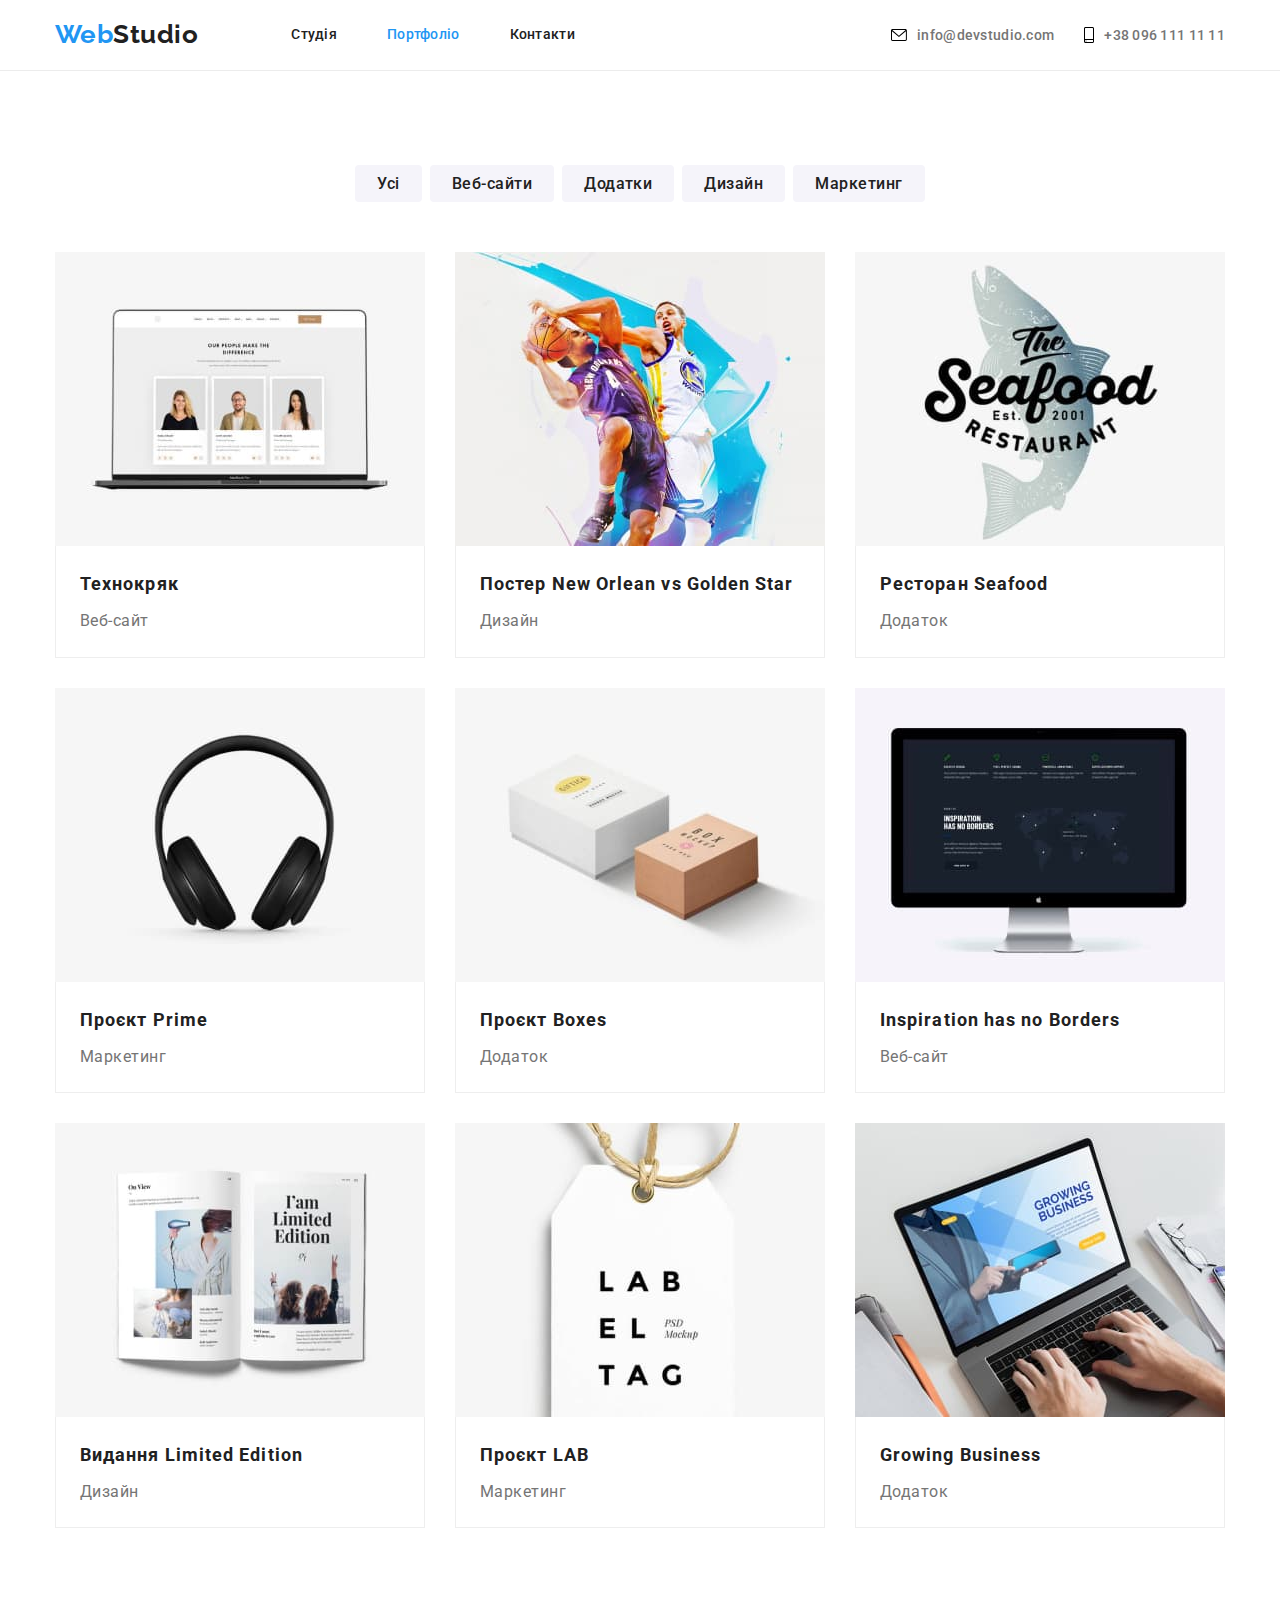
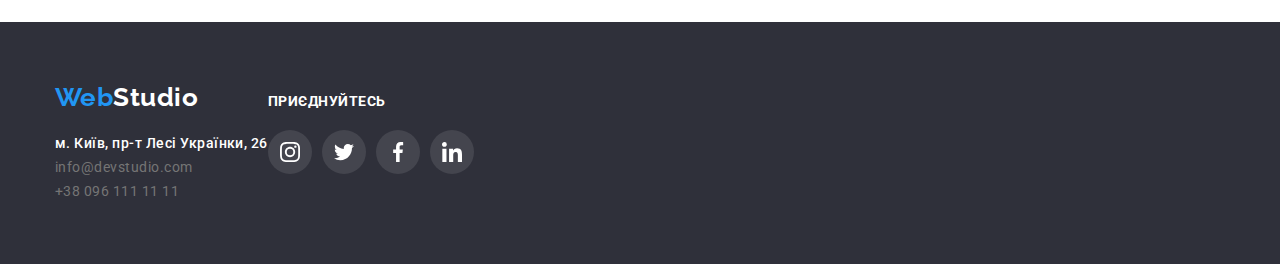
==== portfolio.html @ d6e3a71c "done" ====
<!DOCTYPE html>
<html lang="uk">
  <head>
    <meta charset="UTF-8" />
    <meta http-equiv="X-UA-Compatible" content="IE=edge" />
    <meta name="viewport" content="width=device-width, initial-scale=1.0" />
    <link
      rel="stylesheet"
      href="https://cdnjs.cloudflare.com/ajax/libs/modern-normalize/1.0.0/modern-normalize.min.css"
    />

    <link rel="stylesheet" href="./css/styles.css" />
    <link rel="preconnect" href="https://fonts.googleapis.com" />
    <link rel="preconnect" href="https://fonts.gstatic.com" crossorigin />
    <link
      href="https://fonts.googleapis.com/css2?family=Raleway:wght@700&family=Roboto:wght@400;500;700;900&display=swap"
      rel="stylesheet"
    />
    <title>Document</title>
  </head>
  <body>
    <header class="header">
      <div class="container">
        <nav class="header-nav">
          <a class="web-title" href="./index.html"
            >Web<span class="studio">Studio</span></a
          >
          <ul class="header-menu">
            <li class="link">
              <a class="link-header" href="./index.html">Студія</a>
            </li>
            <li class="link">
              <a class="link-header current" href="#">Портфоліо</a>
            </li>
            <li class="link">
              <a class="link-header" href="#">Контакти</a>
            </li>
          </ul>
        </nav>
        <ul class="header-menu2">
          <li class="link">
            <a class="link-header2" href="mailto:info@devstudio.com"
              >info@devstudio.com
              <svg class="link-header2-icon" width="16" height="12">
                <use href="./images/icons.svg#icon-envelope"></use></svg
            ></a>
          </li>
          <li class="link">
            <a class="link-header2" href="tel:+380961111111"
              >+38 096 111 11 11
              <svg class="link-header2-icon-tel" width="10" height="16">
                <use href="./images/icons.svg#icon-smartphone"></use></svg
            ></a>
          </li>
        </ul>
      </div>
    </header>
    <main>
      <!-- головна секція -->
      <section class="hero-portfolio">
        <div class="container">
          <h1 class="visually-hidden">Портфоліо</h1>
          <ul class="ul-button">
            <li>
              <button type="button" class="button-portfolio">Усі</button>
            </li>
            <li>
              <button type="button" class="button-portfolio">Веб-сайти</button>
            </li>
            <li>
              <button type="button" class="button-portfolio">Додатки</button>
            </li>
            <li>
              <button type="button" class="button-portfolio">Дизайн</button>
            </li>
            <li>
              <button type="button" class="button-portfolio">Маркетинг</button>
            </li>
          </ul>
          <ul class="card-set">
            <li class="item">
              <a class="card" href="#">
                <img
                  src="./images/portfolio/texnocraсk.jpg"
                  alt="сайт відкритий на ноутбуці"
                  width="370"
                />

                <div class="card-content">
                  <h2 class="card-heading">Технокряк</h2>
                  <p class="card-text">Веб-сайт</p>
                </div>
              </a>
            </li>

            <li class="item">
              <a class="card" href="#">
                <img
                  src="./images/portfolio/poster-new-orlean-vs-golden-star.jpg"
                  alt="два чоловіка грають у баскетбол"
                  width="370"
                />
                <div class="card-content">
                  <h2 class="card-heading">Постер New Orlean vs Golden Star</h2>
                  <p class="card-text">Дизайн</p>
                </div>
              </a>
            </li>

            <li class="item">
              <a class="card" href="#">
                <img
                  src="./images/portfolio/seafood.jpg"
                  alt="фото риби та назва ресторану"
                  width="370"
                />
                <div class="card-content">
                  <h2 class="card-heading">Ресторан Seafood</h2>
                  <p class="card-text">Додаток</p>
                </div>
              </a>
            </li>

            <li class="item">
              <a class="card" href="#">
                <img
                  src="./images/portfolio/project-prime.jpg"
                  alt="фото навушників"
                  width="370"
                />
                <div class="card-content">
                  <h2 class="card-heading">Проєкт Prime</h2>
                  <p class="card-text">Маркетинг</p>
                </div>
              </a>
            </li>

            <li class="item">
              <a class="card" href="#">
                <img
                  src="./images/portfolio/project-boxes.jpg"
                  alt="фото з двома боксами"
                  width="370"
                />
                <div class="card-content">
                  <h2 class="card-heading">Проєкт Boxes</h2>
                  <p class="card-text">Додаток</p>
                </div>
              </a>
            </li>

            <li class="item">
              <a class="card" href="#">
                <img
                  src="./images/portfolio/inspiration-has-no-borders.jpg"
                  alt="фото веб-сайту на моніторі"
                  width="370"
                />
                <div class="card-content">
                  <h2 class="card-heading">Inspiration has no Borders</h2>
                  <p class="card-text">Веб-сайт</p>
                </div>
              </a>
            </li>

            <li class="item">
              <a class="card" href="#">
                <img
                  src="./images/portfolio/book-limited-edition.jpg"
                  alt="фото видання"
                  width="370"
                />
                <div class="card-content">
                  <h2 class="card-heading">Видання Limited Edition</h2>
                  <p class="card-text">Дизайн</p>
                </div>
              </a>
            </li>

            <li class="item">
              <a class="card" href="#">
                <img
                  src="./images/portfolio/project-lab.jpg"
                  alt="фото ярлику з надписом"
                  width="370"
                />
                <div class="card-content">
                  <h2 class="card-heading">Проєкт LAB</h2>
                  <p class="card-text">Маркетинг</p>
                </div>
              </a>
            </li>

            <li class="item">
              <a class="card" href="#">
                <img
                  src="./images/portfolio/growing-business.jpg"
                  alt="фото додатку відкритого на ноутбуці"
                  width="370"
                />
                <div class="card-content">
                  <h2 class="card-heading">Growing Business</h2>
                  <p class="card-text">Додаток</p>
                </div>
              </a>
            </li>
          </ul>
        </div>
      </section>
    </main>

    <footer class="footer">
      <div class="container">
        <div>
          <a class="web-title-footer" href="./index.html"
            >Web<span class="studio2">Studio</span></a
          >
          <address>
            <ul>
              <li>
                <a
                  class="link-footer-map"
                  href="https://goo.gl/maps/G4VMoDMN7nGozyxC7"
                  target="_blank"
                  rel="noopener noreferrer nofollow"
                  >м. Київ, пр-т Лесі Українки, 26
                </a>
              </li>
              <li>
                <a class="link-footer" href="mailto:info@devstudio.com"
                  >info@devstudio.com</a
                >
              </li>
              <li>
                <a class="link-footer" href="tel:+380961111111"
                  >+38 096 111 11 11</a
                >
              </li>
            </ul>
          </address>
        </div>

        <div>
          <h3 class="section-social-list">приєднуйтесь</h3>
          <ul class="socials-list">
            <li>
              <a class="socials-link" href="#">
                <svg width="20" height="20">
                  <use href="./images/icons.svg#icon-instagram"></use>
                </svg>
              </a>
            </li>

            <li>
              <a class="socials-link" href="#">
                <svg width="20" height="20">
                  <use href="./images/icons.svg#icon-twitter"></use>
                </svg>
              </a>
            </li>

            <li>
              <a class="socials-link" href="#">
                <svg width="20" height="20">
                  <use href="./images/icons.svg#icon-facebook"></use>
                </svg>
              </a>
            </li>

            <li>
              <a class="socials-link" href="#">
                <svg width="20" height="20">
                  <use href="./images/icons.svg#icon-linkedin"></use>
                </svg>
              </a>
            </li>
          </ul>
        </div>
      </div>
    </footer>
  </body>
</html>
---- css/styles.css ----
:root {
--color-primary: #212121;
--color-secondary: #757575;
--color-background: #FFFFFF;
--color-link: #2196F3;
--color-background-icon: #AFB1B8;
--social-icon-background: rgba(255, 255, 255, 0.1);
--section-background: #2F303A;
}

.visually-hidden {
position: absolute;
white-space: nowrap;
width: 1px;
height: 1px;
overflow: hidden;
border: 0;
padding: 0;
clip: rect(0 0 0 0);
clip-path: inset(50%);
margin: -1px;
}

body {
color: var(--color-primary);
background-color: var(--color-background);
font-family: "Roboto", sans-serif;
letter-spacing: 0.03em;
font-weight: 400;
font-style: normal;
}

h1,
h2,
h3,
h4,
h5,
h6,
p {
margin: 0;
padding: 0;
}

img {
display: block;
max-width: 100%;
height: auto;
}

section {
padding-top: 94px;
padding-bottom: 94px;
background-color: #fff;
}

/* CONTAINER */
.container {
width: 1200px;
padding-left: 15px;
padding-right: 15px;
margin-left: auto;
margin-right: auto;
}

.header .container{
display: flex;
justify-content: space-between;
}
/* header */
.header {
display: flex;
border-bottom: 1px solid #ECECEC;
margin-left: auto;
margin-right: auto;
justify-content: space-between;
}

.header-nav {
flex-grow: 1;
display: flex;
align-items: center;
}

.header-container {
display: flex;
align-items: center;
}

.header-menu {
display: flex;
justify-content: space-between;
gap: 50px;
margin-left: 93px;
}

.header-menu2 {
display: flex;
justify-content: space-between;
align-items: center;
gap: 30px;
margin-left: auto;
}

ul {
list-style-type: none;
padding-left: 0px;
margin: 0px;
}

.header-menu .current {
color: var(--color-link);
}

.web-title {
font-size: 26px;
font-weight: 700;
font-style: normal;
font-family: "Raleway";
line-height: 1.15;
color: var(--color-link);
text-decoration: none;
padding: 20px 0px;
}

.studio {
color: var(--color-primary);
}

.link-header {
display: block;
color: var(--color-primary);
text-decoration: none;
letter-spacing: 0.02em;
line-height: 1.14;
font-weight: 500;
font-size: 14px;
padding: 25px 0;
}

.link-header:hover,
.link-header:focus{
color: var(--color-link);
}

.link-header2 {
display: flex;
flex-direction: row-reverse;
align-items: center;
color: #757575;
background-color: #FFFFFF;
font-size: 14px;
font-weight: 500;
font-style: normal;
letter-spacing: 0.02em;
padding: 25px 0px 25px 0px;
text-decoration: none;
gap: 10px;
}

.link-header2:hover,
.link-header2:focus,
.link-header2:active{
	color: var(--color-link);
}

.link-header2:hover,
.link-header2:focus,
.link-header2:active .link-header2-icon{
	fill: var(--color-link);
}
.link-header2:hover .link-header2-icon-tel {
	fill: var(--color-link);
}


/* Hero */

.hero {
max-width: 1600px;
background-color: #2F303A;
text-align: center;
padding-top: 200px;
padding-bottom: 200px;
margin-left: auto;
margin-right: auto;
background-image: 
linear-gradient(
	rgba(47, 48, 58, 0.4),
	rgba(47, 48, 58, 0.4)), 
	url("../images/img.jpg");
background-repeat: no-repeat;
background-position: center;
background-size: auto;
}

.hero-title {
font-size: 44px;
color: #FFFFFF;
line-height: 1.36;
text-transform: uppercase;
letter-spacing: 0.06em;
font-weight: 900;
margin-left: auto;
margin-right: auto;
margin-bottom: 30px;
}

.primary-button {
color: #FFFFFF;
background-color: var(--color-link);
font-size: 16px;
border: 0;
line-height: 1.9;
cursor: pointer;
padding: 10px 32px;
border-radius: 4px;
}

.primary-button:hover,
.primary-button:focus {
box-shadow: 0px 4px 4px rgba(0, 0, 0, 0.15);
border-radius: 4px;
}

/* advantages */
.advantages{
padding-top: 94px;
padding-bottom: 0px;
}

.advantages-list {
display: flex;
justify-content: space-between;
padding-left: auto;
padding-right: auto;
gap: 30px;
}

.advantages-list-img{
display: flex;
align-items: center;
justify-content: center;
width: 270px;
height: 120px;
fill: var(--color-primary);
background: #F5F4FA;
border-radius: 4px;
margin-bottom: 30px;
}

.section-advantages-description {
color: #757575;
background-color: var(--color-background);
font-size: 14px;
line-height: 1.7;
}

.section-advantages-title {
color: var(--color-primary);
background-color: var(--color-background);
font-size: 14px;
line-height: 1.14;
text-transform: uppercase;
margin-bottom: 10px;
}

.what-do-we-do {
color: var(--color-primary);
background-color: var(--color-background);
font-size: 36px;
line-height: 1.17;
letter-spacing: 0.03em;
font-weight: 700;
margin-left: auto;
margin-right: auto;
margin-bottom: 50px;
text-align: center;
}

.what-do-we-do-card {
display: flex;
gap: 30px;
margin: 0;
}

.regular-customers{
color: var(--color-primary);
background-color: var(--color-background);
font-size: 36px;
line-height: 1.17;
letter-spacing: 0.03em;
font-weight: 700;
margin-left: auto;
margin-right: auto;
margin-bottom: 50px;
text-align: center;
}

.regular-customers-icon:hover,
.regular-customers-icon:focus{
	fill:var(--color-link);
background-color: var(--color-background);
}

.regular-customers-card{
display: flex;
justify-content: space-between;
padding-left: auto;
padding-right: auto;
gap: 30px;
border: inherit;
}

.customers-cards {
display: flex;
justify-content: center;
align-items: center;
width: 170px;
height: 92px;
fill: #F5F4FA;
/* color: #F5F4FA; */
background-color:var(--color-background);
border-radius: 4px;
margin-bottom: 30px;
border: 1px solid #AFB1B8;
gap: 30px;
}

.customers-cards:hover,
.customers-cards:focus,
.customers-cards:active{
	border: 1px solid #2196F3;
}

.regular-customers-icon{
fill: var(--color-background-icon);
}

.customers-cards:hover .regular-customers-icon,
.customers-cards:focus .regular-customers-icon{
	fill: #2196F3;
}

.team {
background-color: #F5F4FA;
padding-top: 94px;
padding-bottom: 94px;
text-align: center;
justify-content: center;
margin-left: auto;
margin-right: auto;
}

.name {
background-color: var(--color-background);
box-shadow: 0px 1px 3px rgba(0, 0, 0, 0.12), 0px 1px 1px rgba(0, 0, 0, 0.14), 0px 2px 1px rgba(0, 0, 0, 0.2);
border-radius: 0px 0px 4px 4px;
}

.section-team {
color: var(--color-primary);
font-size: 36px;
line-height: 1.17;
letter-spacing: 0.03em;
font-weight: 700;
margin-left: auto;
margin-right: auto;
margin-bottom: 30px;
text-align: center;
}

.team-name {
color: var(--color-primary);
background-color: var(--color-background);
font-size: 16px;
font-weight: 500;
line-height: 1.13;
margin-bottom: 10px;
}

.card-name {
display: flex;
padding: 0px;
margin: 0px;
align-items: center;
justify-content: space-between;
flex-wrap: wrap;
}

.card-name-list{
padding-top: 30px;
padding-bottom: 30px;
padding-left: 0px;
gap: 30px;
}

.team-specialty {
color: #757575;
background-color: var(--color-background);
font-size: 16px;
line-height: 1.13;
}

.socials-list-team {
display: flex;
align-items: center;
gap: 10px;
justify-content: center;
padding-top: 16px;
}

.socials-link-team {
display: flex;
align-items: center;
justify-content: center;
width: 44px;
height: 44px;
fill: var(--color-background-icon);
background-color: var(--social-icon-background);
border-radius: 50%;
}

.socials-link-team:hover, 
.socials-link-team:focus {
background-color: var(--color-link);
}

.socials-icon{
	fill: var(--color-background-icon);
}

.socials-link-team:hover .socials-icon,
.socials-link-team:focus .socials-icon 
{fill: var(--color-background);}


.studio2 {
color: #FFFFFF;
}

/* FOOTER */
.footer {
border-top: 60px;
background-color: #2F303A;
margin-left: auto;
margin-right: auto;
padding-top: 60px;
padding-bottom: 60px;
}

.footer .container {
display: flex;
align-items: baseline;
}

.web-title-footer {
display: flex;
font-size: 26px;
font-weight: 700;
font-style: normal;
font-family: "Raleway",
sans-serif;
color: var(--color-link);
text-decoration: none;
line-height: 1.17;
margin-bottom: 20px;;
}

.link-footer-map {
color: #FFFFFF;
background-color: #2F303A;
font-size: 14px;
font-weight: 500;
font-style: normal;
text-decoration: none;
line-height: 1.7;
margin-bottom: 9px;
}

.li-footer{
margin-bottom: 9px;
}

.footer-href-map:hover,
.link-footer-map:focus,
.flink-footer-map:active {
color: var(--color-link);
}

.link-footer {
color: #757575;
font-size: 14px;
font-weight: 400;
font-style: normal;
text-decoration: none;
line-height: 1.7;
}

.link-footer:hover,
.link-footer:focus,{
color: var(--color-link);
}


/* Socials */
.section-social-list{
color: var(--color-background);
background-color: var(--section-background);
font-size: 14px;
line-height: 1.14;
text-transform: uppercase;
margin-bottom: 20px;
}

.socials-list-footer{
margin-left: 70px;
}
.socials-list{
display: flex;
align-items: center;
gap: 10px;
}

.socials-link{
display: flex;
align-items: center;
justify-content: center;
width: 44px;
height: 44px;
fill: var(--color-background);
background-color: var(--social-icon-background);
border-radius:50%;
}
.socials-link:hover,
.socials-link:focus{
background-color: var(--color-link);
fill: var(--color-background);
}

.button-portfolio {
color: var(--color-primary);
background-color: #F5F4FA;
font-weight: 500;
font-size: 16px;
border: 0;
line-height: 1.6;
letter-spacing: 0.03em;
font-family: inherit;
cursor: pointer;
border-radius: 4px;
padding: 6px 22px;
}

.button-portfolio:hover,
.button-portfolio:focus {
color: #FFFFFF;
background-color: var(--color-link);
box-shadow: 0px 3px 1px rgba(0, 0, 0, 0.1), 0px 1px 2px rgba(0, 0, 0, 0.08), 0px 2px 2px rgba(0, 0, 0, 0.12);
}

.hero-portfolio {
font-weight: 400;
font-size: 16px;
background-color: var(--color-background);
color: var(--color-secondary);
line-height: 1.88;
letter-spacing: 0.03em;
}

.portfolio-title {
font-size: 18px;
background-color: var(--color-background);
color: var(--color-primary);
font-weight: 700;
line-height: 2;
letter-spacing: 0.06em;
}

.ul-button{
display: flex;
justify-content: center;
/* align-items: center; */
margin-top: 0px;
margin-bottom: 50px;
gap: 8px;
margin-left: auto;
margin-right: auto;
}


/* CARD-SET */
.item {
/* width: 370px;
height: 404px; */
}

.portfolio-card{

}

.card{
display: block;
text-decoration: none;
}
.card:hover, 
.card:focus{
box-shadow: 0px 1px 1px rgba(0, 0, 0, 0.12), 0px 4px 4px rgba(0, 0, 0, 0.06), 1px 4px 6px rgba(0, 0, 0, 0.16);
}
.card-set {
padding: 0;
margin: 0;

list-style: none;
display: flex;
flex-wrap: wrap;
gap: 30px;
}

.card-heading {
font-size: 18px;
background-color: var(--color-background);
color: var(--color-primary);
font-weight: 700;
line-height: 2;
letter-spacing: 0.06em;
margin-bottom: 4px;
}

.card-text {
color: var(--color-secondary)
}

.card-content {
padding: 20px 24px;
border: 1px solid #EEEEEE;
border-top: 0px;
}
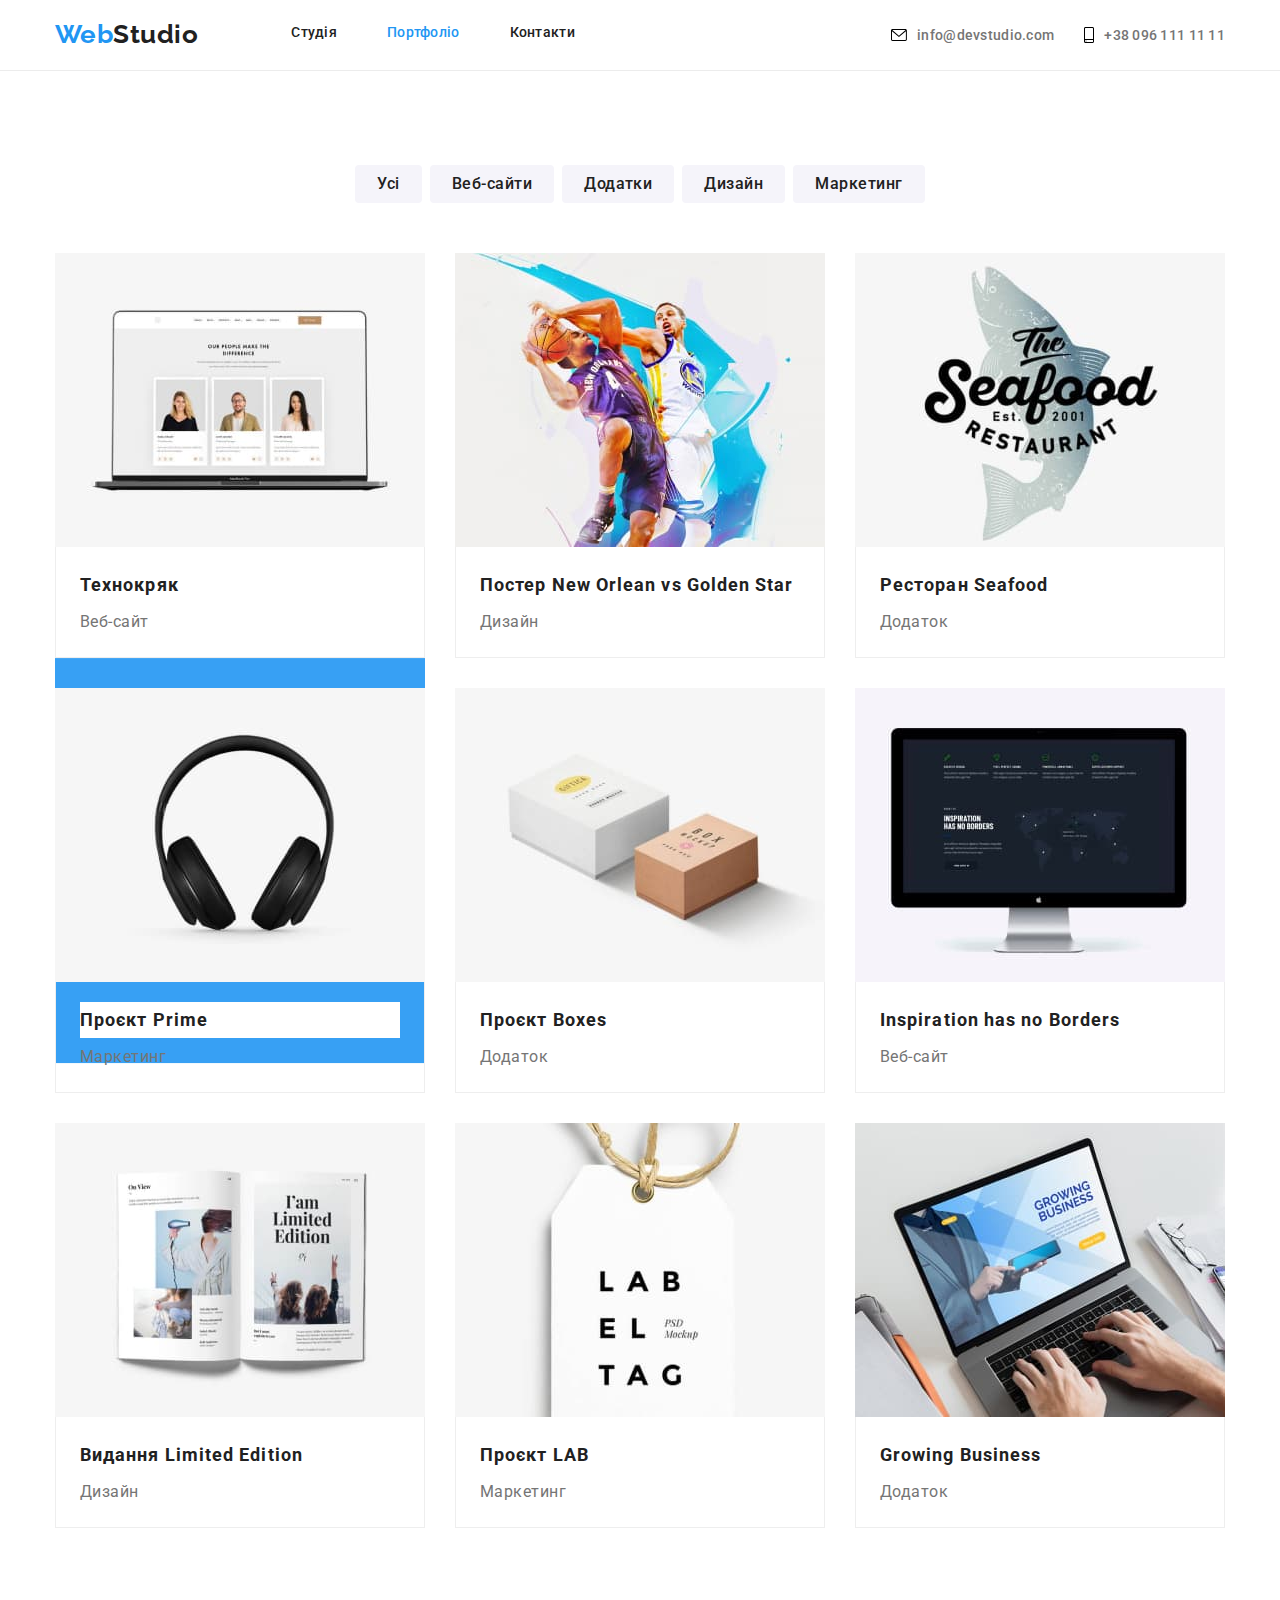
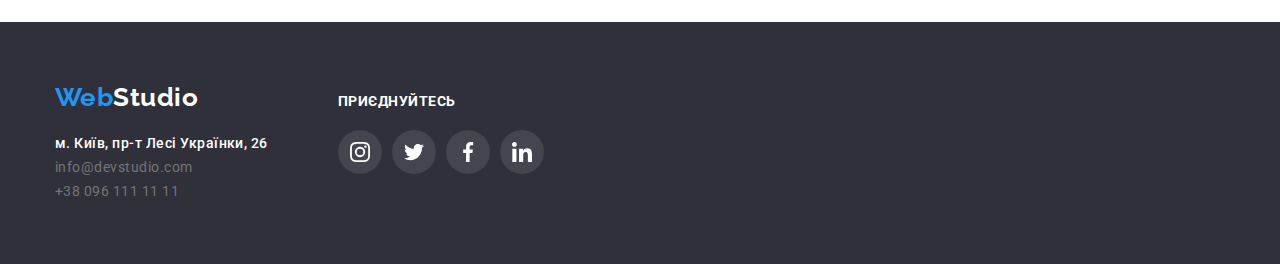
==== commit a1d75c24: "+" ====
--- a/portfolio.html
+++ b/portfolio.html
@@ -79,18 +79,28 @@
           </ul>
           <ul class="card-set">
             <li class="item">
-              <a class="card" href="#">
-                <img
-                  src="./images/portfolio/texnocraсk.jpg"
-                  alt="сайт відкритий на ноутбуці"
-                  width="370"
-                />
-
-                <div class="card-content">
-                  <h2 class="card-heading">Технокряк</h2>
-                  <p class="card-text">Веб-сайт</p>
-                </div>
-              </a>
+              <div>
+                <a class="card" href="#">
+                  <img
+                    src="./images/portfolio/texnocraсk.jpg"
+                    alt="сайт відкритий на ноутбуці"
+                    width="370"
+                  />
+
+                  <div class="card-content">
+                    <h2 class="card-heading">Технокряк</h2>
+                    <p class="card-text">Веб-сайт</p>
+                    <div class="card-description">
+                      <p>
+                        Ресурс пропонує комплексні пропозиції з різним рівнем
+                        функціоналу та сервісів. Все це дозволить відвідувачу
+                        отримати вичерпні відомості про компанію чи приватну
+                        особу.
+                      </p>
+                    </div>
+                  </div>
+                </a>
+              </div>
             </li>
 
             <li class="item">
@@ -240,7 +250,7 @@
           </address>
         </div>
 
-        <div>
+        <div class="socials-list-footer">
           <h3 class="section-social-list">приєднуйтесь</h3>
           <ul class="socials-list">
             <li>
--- a/css/styles.css
+++ b/css/styles.css
@@ -126,6 +126,8 @@
 color: var(--color-primary);
 }
 
+/* LINK */
+
 .link-header {
 display: block;
 color: var(--color-primary);
@@ -135,11 +137,25 @@
 font-weight: 500;
 font-size: 14px;
 padding: 25px 0;
+transition: color 250ms, fill 250ms, background-color 250ms;
 }
 
 .link-header:hover,
 .link-header:focus{
 color: var(--color-link);
+}
+
+.link-header::after{
+	display: block;
+	opacity: 0;
+	width: 100%;
+	height: 4px;
+	background-color: var(--color-link);
+	content: '';
+	transition: opacity 250ms;
+}
+.link-header:hover::after{
+	opacity: 1;
 }
 
 .link-header2 {
@@ -155,7 +171,10 @@
 padding: 25px 0px 25px 0px;
 text-decoration: none;
 gap: 10px;
-}
+transition: color 250ms, fill 250ms, background-color 250ms;
+}
+
+
 
 .link-header2:hover,
 .link-header2:focus,
@@ -214,6 +233,7 @@
 cursor: pointer;
 padding: 10px 32px;
 border-radius: 4px;
+transition: color 250ms, fill 250ms, background-color 250ms, box-shadow 250ms;
 }
 
 .primary-button:hover,
@@ -294,6 +314,8 @@
 margin-right: auto;
 margin-bottom: 50px;
 text-align: center;
+transition: color 250ms, fill 250ms, background-color 250ms;
+
 }
 
 .regular-customers-icon:hover,
@@ -324,6 +346,7 @@
 margin-bottom: 30px;
 border: 1px solid #AFB1B8;
 gap: 30px;
+transition: color 250ms, fill 250ms, background-color 250ms;
 }
 
 .customers-cards:hover,
@@ -334,6 +357,7 @@
 
 .regular-customers-icon{
 fill: var(--color-background-icon);
+transition: color 250ms, fill 250ms, background-color 250ms;
 }
 
 .customers-cards:hover .regular-customers-icon,
@@ -418,6 +442,7 @@
 fill: var(--color-background-icon);
 background-color: var(--social-icon-background);
 border-radius: 50%;
+transition: color 250ms, fill 250ms, background-color 250ms;
 }
 
 .socials-link-team:hover, 
@@ -483,7 +508,7 @@
 
 .footer-href-map:hover,
 .link-footer-map:focus,
-.flink-footer-map:active {
+.link-footer-map:active {
 color: var(--color-link);
 }
 
@@ -530,6 +555,7 @@
 fill: var(--color-background);
 background-color: var(--social-icon-background);
 border-radius:50%;
+transition: color 250ms, fill 250ms, background-color 250ms;
 }
 .socials-link:hover,
 .socials-link:focus{
@@ -549,6 +575,7 @@
 cursor: pointer;
 border-radius: 4px;
 padding: 6px 22px;
+transition: color 250ms, fill 250ms, background-color 250ms;
 }
 
 .button-portfolio:hover,
@@ -585,6 +612,7 @@
 gap: 8px;
 margin-left: auto;
 margin-right: auto;
+
 }
 
 
@@ -598,23 +626,28 @@
 
 }
 
+.card-set {
+	padding: 0;
+	margin: 0;
+
+	list-style: none;
+	display: flex;
+	flex-wrap: wrap;
+	gap: 30px;
+}
+
 .card{
+position: relative;
 display: block;
 text-decoration: none;
+transition: color 250ms, fill 250ms, background-color 250ms, box-shadow 250ms;
+/* overflow: hidden; */
 }
 .card:hover, 
 .card:focus{
 box-shadow: 0px 1px 1px rgba(0, 0, 0, 0.12), 0px 4px 4px rgba(0, 0, 0, 0.06), 1px 4px 6px rgba(0, 0, 0, 0.16);
 }
-.card-set {
-padding: 0;
-margin: 0;
-
-list-style: none;
-display: flex;
-flex-wrap: wrap;
-gap: 30px;
-}
+
 
 .card-heading {
 font-size: 18px;
@@ -634,4 +667,69 @@
 padding: 20px 24px;
 border: 1px solid #EEEEEE;
 border-top: 0px;
-}+}
+
+.card-description{
+	position: absolute;
+	top: 0;
+	left: 0;
+	width: 100%;
+	height: 100%;
+	padding: 63px 24px;
+	color: var(--color-background);
+	background-color: rgba(33, 150, 243, 0.9);
+transform: translateY(100%);
+transition: transform 250ms;
+}
+.card:hover .card-description{
+	transform: translateY(100%)
+}
+
+/* MODAL */
+.backdrop{
+	background-color: rgba(0, 0, 0, 0.2);
+	position: fixed;
+	width: 100%;
+	height: 100%;
+	top: 0;
+	left: 0;
+	z-index: 1;
+	transition: opacity 250ms, visibility 250ms;
+}
+
+.is-hidden{
+	opacity: 0;
+	visibility: hidden;
+	pointer-events: none;
+
+
+}
+
+.modal{
+	position: absolute;
+	top: 50%;
+	left: 50%;
+	transform: translate(-50%, -50%);
+	width: 528px;
+	height: 581px;
+	background-color: var(--color-background);
+}
+
+
+
+.modal-close-button {
+	position: absolute;
+	top: 8px;
+	right: 8px;
+	display: flex;
+	align-items: center;
+	justify-content: center;
+	width: 30px;
+	height: 30px;
+	fill: color #000000;
+	background-color: var(--social-icon-background);
+	border-radius: 50%;
+	border: 1px solid rgba(0, 0, 0, 0.1);
+	transition: color 250ms, fill 250ms, background-color 250ms;
+}
+
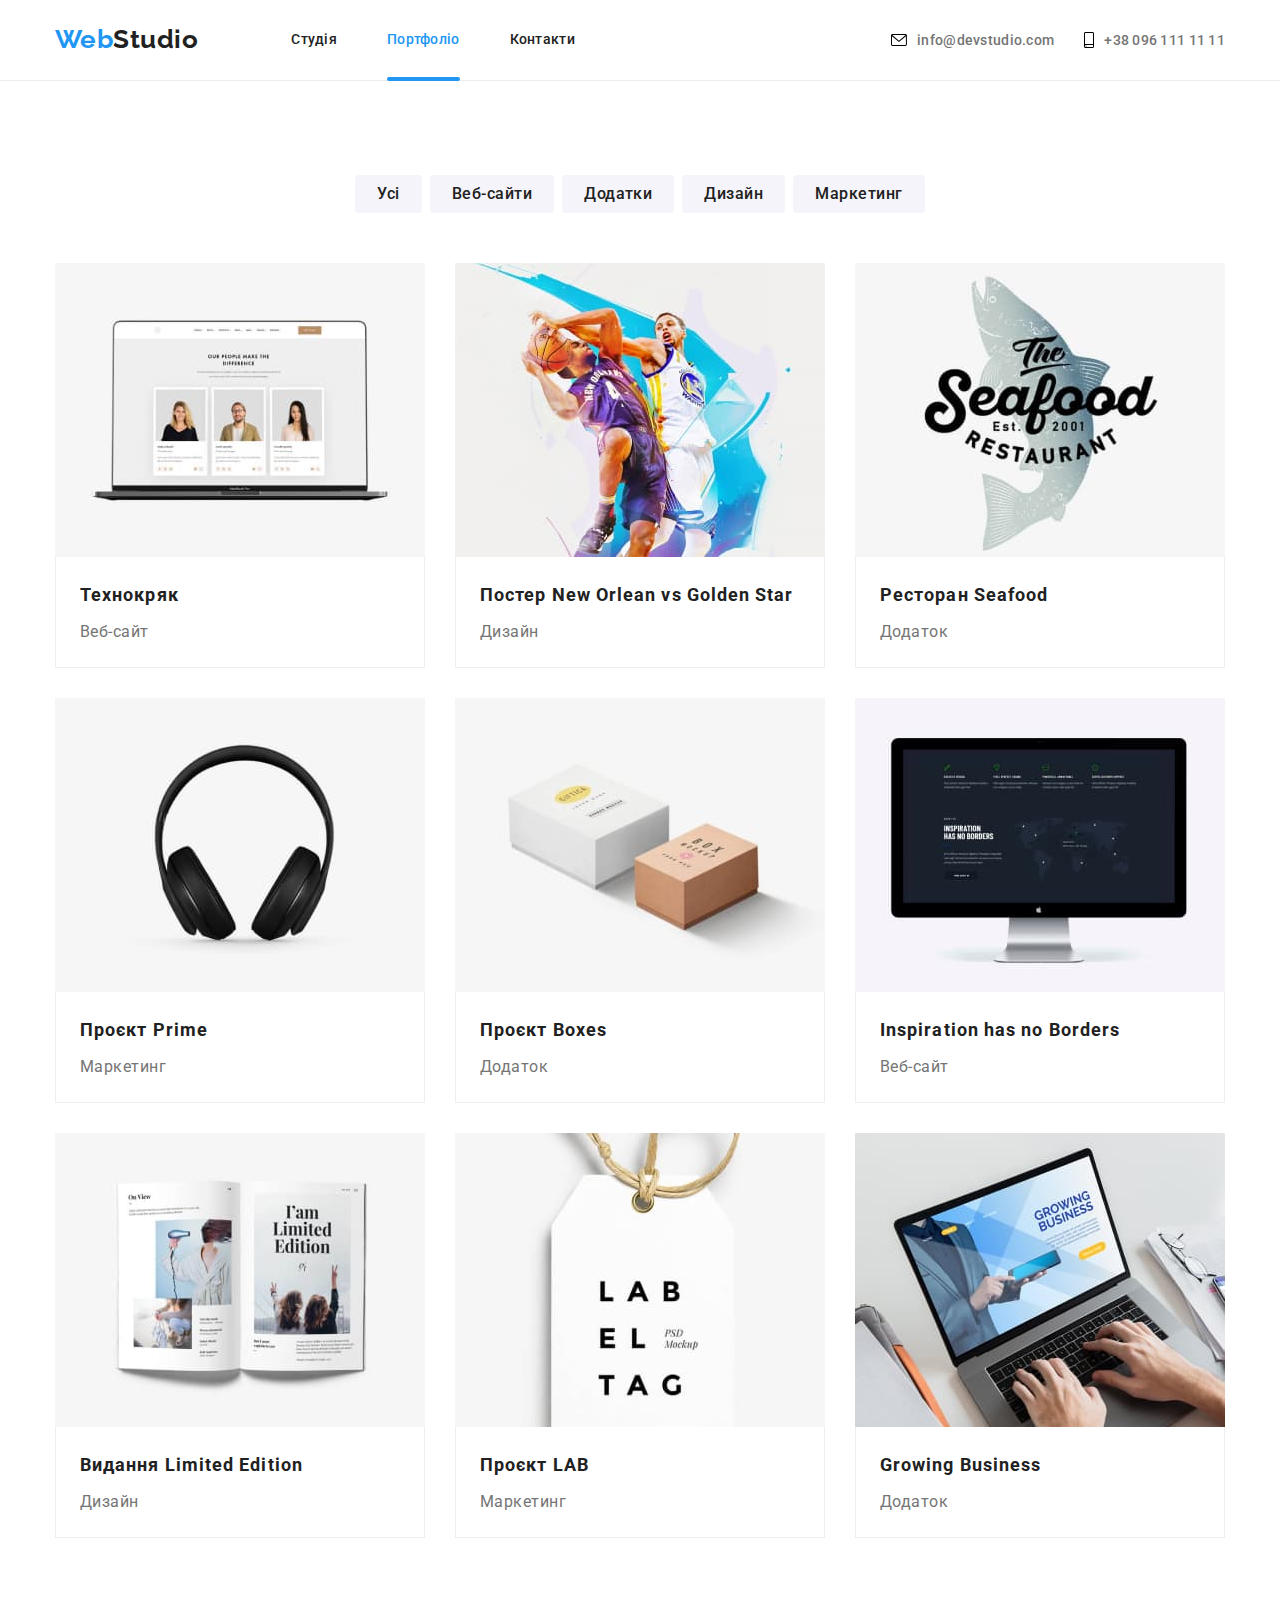
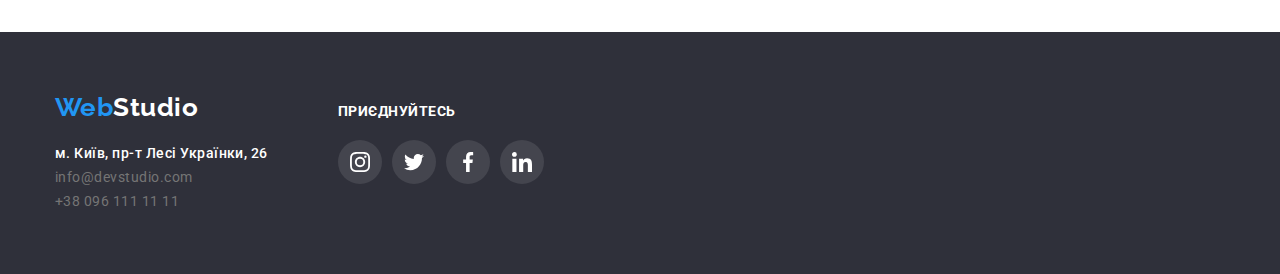
==== commit 6550f9ac: "done" ====
--- a/portfolio.html
+++ b/portfolio.html
@@ -81,15 +81,12 @@
             <li class="item">
               <div>
                 <a class="card" href="#">
-                  <img
-                    src="./images/portfolio/texnocraсk.jpg"
-                    alt="сайт відкритий на ноутбуці"
-                    width="370"
-                  />
-
-                  <div class="card-content">
-                    <h2 class="card-heading">Технокряк</h2>
-                    <p class="card-text">Веб-сайт</p>
+                  <div class="card-insert">
+                    <img
+                      src="./images/portfolio/texnocraсk.jpg"
+                      alt="сайт відкритий на ноутбуці"
+                      width="370"
+                    />
                     <div class="card-description">
                       <p>
                         Ресурс пропонує комплексні пропозиції з різним рівнем
@@ -99,17 +96,31 @@
                       </p>
                     </div>
                   </div>
+                  <div class="card-content">
+                    <h2 class="card-heading">Технокряк</h2>
+                    <p class="card-text">Веб-сайт</p>
+                  </div>
                 </a>
               </div>
             </li>
 
             <li class="item">
               <a class="card" href="#">
-                <img
-                  src="./images/portfolio/poster-new-orlean-vs-golden-star.jpg"
-                  alt="два чоловіка грають у баскетбол"
-                  width="370"
-                />
+                <div class="card-insert">
+                  <img
+                    src="./images/portfolio/poster-new-orlean-vs-golden-star.jpg"
+                    alt="два чоловіка грають у баскетбол"
+                    width="370"
+                  />
+                  <div class="card-description">
+                    <p>
+                      Ресурс пропонує комплексні пропозиції з різним рівнем
+                      функціоналу та сервісів. Все це дозволить відвідувачу
+                      отримати вичерпні відомості про компанію чи приватну
+                      особу.
+                    </p>
+                  </div>
+                </div>
                 <div class="card-content">
                   <h2 class="card-heading">Постер New Orlean vs Golden Star</h2>
                   <p class="card-text">Дизайн</p>
@@ -119,11 +130,21 @@
 
             <li class="item">
               <a class="card" href="#">
-                <img
-                  src="./images/portfolio/seafood.jpg"
-                  alt="фото риби та назва ресторану"
-                  width="370"
-                />
+                <div class="card-insert">
+                  <img
+                    src="./images/portfolio/seafood.jpg"
+                    alt="фото риби та назва ресторану"
+                    width="370"
+                  />
+                  <div class="card-description">
+                    <p>
+                      Ресурс пропонує комплексні пропозиції з різним рівнем
+                      функціоналу та сервісів. Все це дозволить відвідувачу
+                      отримати вичерпні відомості про компанію чи приватну
+                      особу.
+                    </p>
+                  </div>
+                </div>
                 <div class="card-content">
                   <h2 class="card-heading">Ресторан Seafood</h2>
                   <p class="card-text">Додаток</p>
@@ -133,11 +154,21 @@
 
             <li class="item">
               <a class="card" href="#">
-                <img
-                  src="./images/portfolio/project-prime.jpg"
-                  alt="фото навушників"
-                  width="370"
-                />
+                <div class="card-insert">
+                  <img
+                    src="./images/portfolio/project-prime.jpg"
+                    alt="фото навушників"
+                    width="370"
+                  />
+                  <div class="card-description">
+                    <p>
+                      Ресурс пропонує комплексні пропозиції з різним рівнем
+                      функціоналу та сервісів. Все це дозволить відвідувачу
+                      отримати вичерпні відомості про компанію чи приватну
+                      особу.
+                    </p>
+                  </div>
+                </div>
                 <div class="card-content">
                   <h2 class="card-heading">Проєкт Prime</h2>
                   <p class="card-text">Маркетинг</p>
@@ -147,11 +178,21 @@
 
             <li class="item">
               <a class="card" href="#">
-                <img
-                  src="./images/portfolio/project-boxes.jpg"
-                  alt="фото з двома боксами"
-                  width="370"
-                />
+                <div class="card-insert">
+                  <img
+                    src="./images/portfolio/project-boxes.jpg"
+                    alt="фото з двома боксами"
+                    width="370"
+                  />
+                  <div class="card-description">
+                    <p>
+                      Ресурс пропонує комплексні пропозиції з різним рівнем
+                      функціоналу та сервісів. Все це дозволить відвідувачу
+                      отримати вичерпні відомості про компанію чи приватну
+                      особу.
+                    </p>
+                  </div>
+                </div>
                 <div class="card-content">
                   <h2 class="card-heading">Проєкт Boxes</h2>
                   <p class="card-text">Додаток</p>
@@ -161,11 +202,21 @@
 
             <li class="item">
               <a class="card" href="#">
-                <img
-                  src="./images/portfolio/inspiration-has-no-borders.jpg"
-                  alt="фото веб-сайту на моніторі"
-                  width="370"
-                />
+                <div class="card-insert">
+                  <img
+                    src="./images/portfolio/inspiration-has-no-borders.jpg"
+                    alt="фото веб-сайту на моніторі"
+                    width="370"
+                  />
+                  <div class="card-description">
+                    <p>
+                      Ресурс пропонує комплексні пропозиції з різним рівнем
+                      функціоналу та сервісів. Все це дозволить відвідувачу
+                      отримати вичерпні відомості про компанію чи приватну
+                      особу.
+                    </p>
+                  </div>
+                </div>
                 <div class="card-content">
                   <h2 class="card-heading">Inspiration has no Borders</h2>
                   <p class="card-text">Веб-сайт</p>
@@ -175,11 +226,21 @@
 
             <li class="item">
               <a class="card" href="#">
-                <img
-                  src="./images/portfolio/book-limited-edition.jpg"
-                  alt="фото видання"
-                  width="370"
-                />
+                <div class="card-insert">
+                  <img
+                    src="./images/portfolio/book-limited-edition.jpg"
+                    alt="фото видання"
+                    width="370"
+                  />
+                  <div class="card-description">
+                    <p>
+                      Ресурс пропонує комплексні пропозиції з різним рівнем
+                      функціоналу та сервісів. Все це дозволить відвідувачу
+                      отримати вичерпні відомості про компанію чи приватну
+                      особу.
+                    </p>
+                  </div>
+                </div>
                 <div class="card-content">
                   <h2 class="card-heading">Видання Limited Edition</h2>
                   <p class="card-text">Дизайн</p>
@@ -189,11 +250,21 @@
 
             <li class="item">
               <a class="card" href="#">
-                <img
-                  src="./images/portfolio/project-lab.jpg"
-                  alt="фото ярлику з надписом"
-                  width="370"
-                />
+                <div class="card-insert">
+                  <img
+                    src="./images/portfolio/project-lab.jpg"
+                    alt="фото ярлику з надписом"
+                    width="370"
+                  />
+                  <div class="card-description">
+                    <p>
+                      Ресурс пропонує комплексні пропозиції з різним рівнем
+                      функціоналу та сервісів. Все це дозволить відвідувачу
+                      отримати вичерпні відомості про компанію чи приватну
+                      особу.
+                    </p>
+                  </div>
+                </div>
                 <div class="card-content">
                   <h2 class="card-heading">Проєкт LAB</h2>
                   <p class="card-text">Маркетинг</p>
@@ -203,11 +274,21 @@
 
             <li class="item">
               <a class="card" href="#">
-                <img
-                  src="./images/portfolio/growing-business.jpg"
-                  alt="фото додатку відкритого на ноутбуці"
-                  width="370"
-                />
+                <div class="card-insert">
+                  <img
+                    src="./images/portfolio/growing-business.jpg"
+                    alt="фото додатку відкритого на ноутбуці"
+                    width="370"
+                  />
+                  <div class="card-description">
+                    <p>
+                      Ресурс пропонує комплексні пропозиції з різним рівнем
+                      функціоналу та сервісів. Все це дозволить відвідувачу
+                      отримати вичерпні відомості про компанію чи приватну
+                      особу.
+                    </p>
+                  </div>
+                </div>
                 <div class="card-content">
                   <h2 class="card-heading">Growing Business</h2>
                   <p class="card-text">Додаток</p>
--- a/css/styles.css
+++ b/css/styles.css
@@ -119,7 +119,7 @@
 line-height: 1.15;
 color: var(--color-link);
 text-decoration: none;
-padding: 20px 0px;
+padding: 25px 0px;
 }
 
 .studio {
@@ -129,6 +129,7 @@
 /* LINK */
 
 .link-header {
+position: relative;
 display: block;
 color: var(--color-primary);
 text-decoration: none;
@@ -136,8 +137,9 @@
 line-height: 1.14;
 font-weight: 500;
 font-size: 14px;
-padding: 25px 0;
+padding: 32px 0;
 transition: color 250ms, fill 250ms, background-color 250ms;
+transition-timing-function: cubic-bezier(0.4, 0, 0.2, 1);
 }
 
 .link-header:hover,
@@ -146,6 +148,7 @@
 }
 
 .link-header::after{
+	position: absolute;
 	display: block;
 	opacity: 0;
 	width: 100%;
@@ -153,8 +156,11 @@
 	background-color: var(--color-link);
 	content: '';
 	transition: opacity 250ms;
-}
-.link-header:hover::after{
+	bottom: -1px;
+	border-radius: 2px;
+}
+
+.link-header.current::after{
 	opacity: 1;
 }
 
@@ -168,10 +174,11 @@
 font-weight: 500;
 font-style: normal;
 letter-spacing: 0.02em;
-padding: 25px 0px 25px 0px;
+padding: 32px 0px 32px 0px;
 text-decoration: none;
 gap: 10px;
-transition: color 250ms, fill 250ms, background-color 250ms;
+transition: color 250ms, fill 250ms;
+transition-timing-function: cubic-bezier(0.4, 0, 0.2, 1);
 }
 
 
@@ -234,6 +241,7 @@
 padding: 10px 32px;
 border-radius: 4px;
 transition: color 250ms, fill 250ms, background-color 250ms, box-shadow 250ms;
+transition-timing-function: cubic-bezier(0.4, 0, 0.2, 1);
 }
 
 .primary-button:hover,
@@ -315,7 +323,7 @@
 margin-bottom: 50px;
 text-align: center;
 transition: color 250ms, fill 250ms, background-color 250ms;
-
+transition-timing-function: cubic-bezier(0.4, 0, 0.2, 1);
 }
 
 .regular-customers-icon:hover,
@@ -340,13 +348,12 @@
 width: 170px;
 height: 92px;
 fill: #F5F4FA;
-/* color: #F5F4FA; */
 background-color:var(--color-background);
 border-radius: 4px;
-margin-bottom: 30px;
 border: 1px solid #AFB1B8;
 gap: 30px;
 transition: color 250ms, fill 250ms, background-color 250ms;
+transition-timing-function: cubic-bezier(0.4, 0, 0.2, 1);
 }
 
 .customers-cards:hover,
@@ -358,6 +365,7 @@
 .regular-customers-icon{
 fill: var(--color-background-icon);
 transition: color 250ms, fill 250ms, background-color 250ms;
+transition-timing-function: cubic-bezier(0.4, 0, 0.2, 1);
 }
 
 .customers-cards:hover .regular-customers-icon,
@@ -442,7 +450,8 @@
 fill: var(--color-background-icon);
 background-color: var(--social-icon-background);
 border-radius: 50%;
-transition: color 250ms, fill 250ms, background-color 250ms;
+transition: fill 250ms, background-color 250ms;
+transition-timing-function: cubic-bezier(0.4, 0, 0.2, 1);
 }
 
 .socials-link-team:hover, 
@@ -555,7 +564,8 @@
 fill: var(--color-background);
 background-color: var(--social-icon-background);
 border-radius:50%;
-transition: color 250ms, fill 250ms, background-color 250ms;
+transition: background-color 250ms;
+transition-timing-function: cubic-bezier(0.4, 0, 0.2, 1);
 }
 .socials-link:hover,
 .socials-link:focus{
@@ -575,7 +585,8 @@
 cursor: pointer;
 border-radius: 4px;
 padding: 6px 22px;
-transition: color 250ms, fill 250ms, background-color 250ms;
+transition: color 250ms, background-color 250ms;
+transition-timing-function: cubic-bezier(0.4, 0, 0.2, 1);
 }
 
 .button-portfolio:hover,
@@ -606,7 +617,6 @@
 .ul-button{
 display: flex;
 justify-content: center;
-/* align-items: center; */
 margin-top: 0px;
 margin-bottom: 50px;
 gap: 8px;
@@ -641,7 +651,8 @@
 display: block;
 text-decoration: none;
 transition: color 250ms, fill 250ms, background-color 250ms, box-shadow 250ms;
-/* overflow: hidden; */
+transition-timing-function: cubic-bezier(0.4, 0, 0.2, 1);
+overflow: hidden;
 }
 .card:hover, 
 .card:focus{
@@ -663,26 +674,34 @@
 color: var(--color-secondary)
 }
 
+.card-insert{
+	position: relative;
+}
+
 .card-content {
+/* position: absolute;*/
 padding: 20px 24px;
 border: 1px solid #EEEEEE;
 border-top: 0px;
 }
 
 .card-description{
-	position: absolute;
-	top: 0;
-	left: 0;
-	width: 100%;
-	height: 100%;
-	padding: 63px 24px;
-	color: var(--color-background);
-	background-color: rgba(33, 150, 243, 0.9);
+opacity: 0;
+position: absolute;
+top: 0;
+left: 0;
+width: 100%;
+height: 100%;
+padding: 63px 24px;
+color: var(--color-background);
+background-color: rgba(33, 150, 243, 0.9);
 transform: translateY(100%);
 transition: transform 250ms;
+transition-timing-function: cubic-bezier(0.4, 0, 0.2, 1);
 }
 .card:hover .card-description{
-	transform: translateY(100%)
+opacity: 1;
+transform: translateY(0);
 }
 
 /* MODAL */
@@ -695,6 +714,7 @@
 	left: 0;
 	z-index: 1;
 	transition: opacity 250ms, visibility 250ms;
+transition-timing-function: cubic-bezier(0.4, 0, 0.2, 1);
 }
 
 .is-hidden{
@@ -731,5 +751,6 @@
 	border-radius: 50%;
 	border: 1px solid rgba(0, 0, 0, 0.1);
 	transition: color 250ms, fill 250ms, background-color 250ms;
-}
-
+transition-timing-function: cubic-bezier(0.4, 0, 0.2, 1);
+}
+
